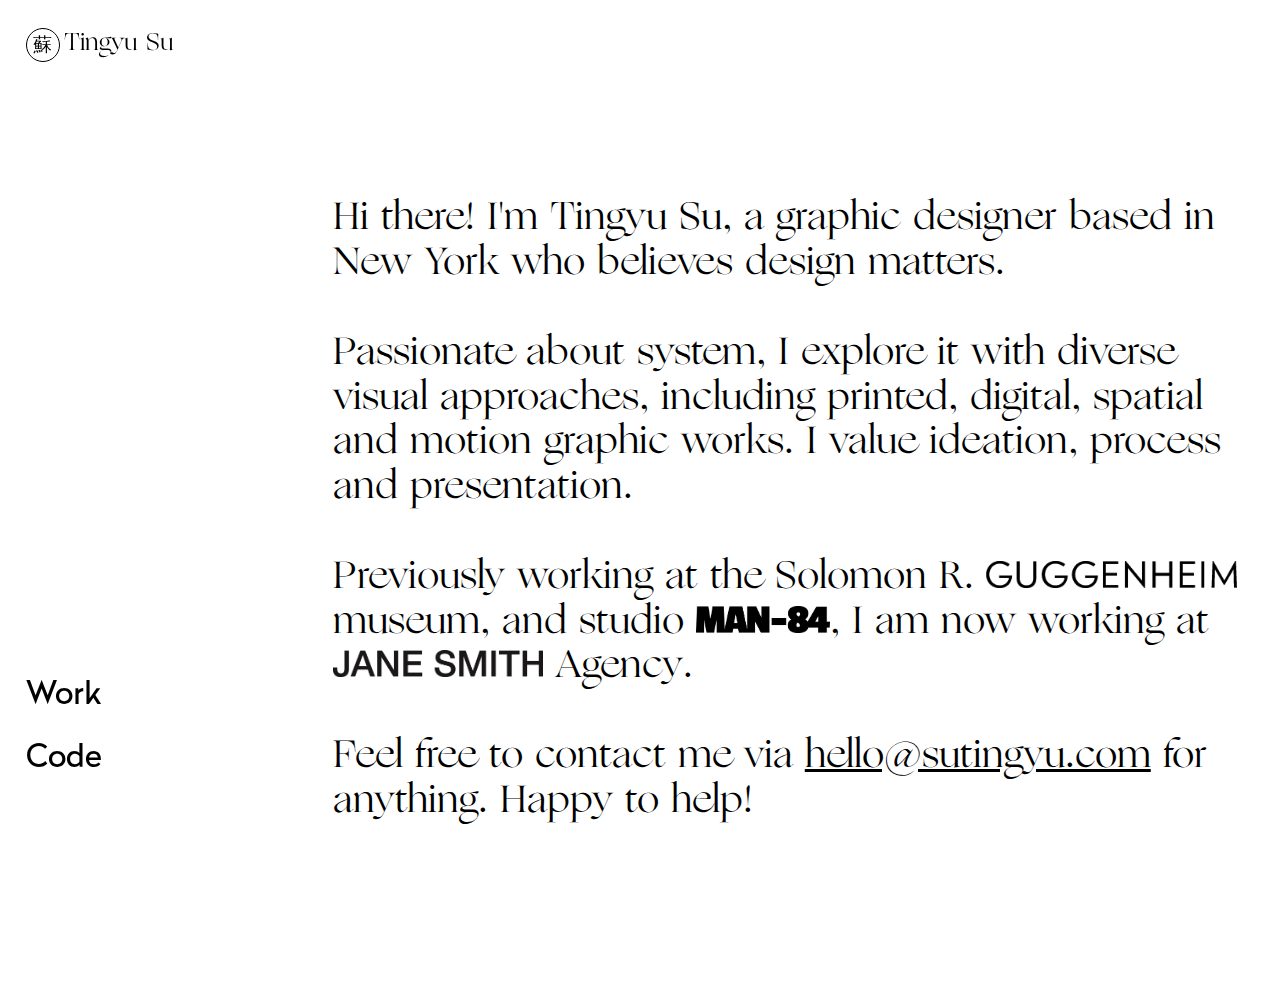
==== index.html @ 7e26d7dc "first commit" ====
<!DOCTYPE html>
<html>
<head>
    <title>Tingyu Su</title>
    <link rel="stylesheet" type="text/css" href="style.css">
    <script src="jquery-3.3.1.js"></script>
    <script src="main.js"></script>
    <meta charset="utf-8">
</head>

<body style="color: black;" id="bbody">
    
    <div class="top">
        <div class="mynamecircle"><div class="mynamezh"> <a href="index.html" style="color: black;text-decoration: none;">蘇</a></div></div>
        <div class="mynameen" href="index.html"><a href="index.html" style="color: black;text-decoration: none;">Tingyu&nbsp;Su</a></div>
        <!-- <a href="index.html" class="menu" id="menuabout" style="text-decoration: underline;" >Info</a> -->
        <a href="work.html" class="menu" id="menufeaturedwork" style="color: black;text-decoration: underline;text-decoration-color: white;">Work</a>
        <a href="code.html" class="menu" id="menuarchive" style="color: black;text-decoration: underline;text-decoration-color: white;">Code</a>
    </div>
    <div>
        <div class="intro1"><br>
        Hi there! I'm Tingyu Su, a graphic designer based in New York who <a id="introinsert">believes design matters.</a>
        <br><br>Passionate about system, I explore it with diverse visual approaches, including printed, digital, spatial and motion graphic works. I value ideation, process and presentation.
        <br><br>Previously working at the Solomon R. <img src="guggenheim.png" id="introguggenheimlogo"> museum, and studio <img src="man84.png" id="introman84logo">, I am now working at <img src="janesmith.jpg" id="introjsalogo"> Agency.
        <br><br>Feel free to contact me via <a href="mailto:hello@sutingyu.com?Subject=Hello" target="_top" style="color:black;">hello@sutingyu.com</a> for anything. Happy to help!
        <br><br><br><br>
  <!--        or find her on <a href="https://www.instagram.com/_art_sutingyu/" style="color:black;">Instagram</a>, <a href="https://www.behance.net/tingyusu1" style="color:black;">Behance</a>, and <a href="https://www.linkedin.com/in/tingyu-su-331a84156/" style="color:black;">LinkedIn</a>. -->

        
        </div>
    </div>

<!--     <div>
        <img src="Icons/iconsinsta.png" class="icons" id="iconsinsta">
        <img src="Icons/iconsbehance.png" class="icons" id="iconsbehance">
        <img src="Icons/iconslinkedin.png" class="icons" id="iconslinkedin">
    </div> -->
    
</body>

</html>
---- style.css ----
@font-face{
    font-family: "Radikal Regular";
    src:url(Radikal.otf);
}

@font-face{
    font-family: "Songti SC";
    src:url(Songti-SC-Regular.ttf);
}
@font-face{
    font-family: "Ogg Roman";
    src:url(Ogg-Roman.otf);
}


/*mobile*/
@media only screen and (max-device-width: 500px) {
    body{
        margin:3vw;

    }

/*    .custom {
        cursor: url(smile.png), auto;
    }*/

    .top{
        position: fixed;
        background-color: white;
        margin: 0;
        margin-top: -4vw;
        padding: 0;
        height: 14vw;
        width:100vw;
        z-index: 10;
    }

    .mynamecircle{
        position: absolute;
        border-radius: 10vw;
        border: 0.3vw solid black;
        width: 5vw;
        height: 5vw;
        margin-top: 5.5vw;
    }

    .mynamezh{
        font-family: "Songti SC", serif;
        src:url(Songti-SC-Regular.ttf);
        font-size: 3.5vw;
        margin-left: 0.75vw;
        margin-top: 0.25vw;
        margin-right: 0;
    }

    .mynameen{
        /*font-family: "Mercury Display", serif;
        src:url(MercuryDisplay-Roman.otf);*/
        font-family: "Ogg Roman", sans-serif;
        src:url(Ogg-Roman.otf);
        font-size: 4vw;
        position: absolute;
        margin-left: 7vw;
        margin-right: 40vw;
        margin-top: 5.2vw;
        /*width: 10vw;*/
    }

    .menu{
        font-family: "Radikal Regular", sans-serif;
        src:url(Radikal.otf);
        position: absolute;
        font-size: 3.5vw;
        margin-left: 0vw;
        margin-right: 3vw;
        text-decoration: underline;
        text-decoration-color: white;
        color:black;
    }

    .intro1{
        /*font-family: "Radikal Regular", sans-serif;
        src:url(Radikal.otf);*/
        font-family: "Ogg Roman", sans-serif;
        src:url(Ogg-Roman.otf);
        position: absolute;
        font-size: 6vw;
        line-height: 7vw;
        width: 95vw;
        margin-top: 15vw;
        color:black;
        margin-bottom: 10vw;
    }

    #introjsalogo{
        height: 4.5vw;
    }

    #introguggenheimlogo{
        height: 4.5vw;
    }

    #introman84logo{
        height: 4.5vw;
    }

/*    #menuabout{
        position: absolute;
        margin-left: 50vw;
        margin-top: 6vw;
    }*/

    #menufeaturedwork{
        position: absolute;
        margin-left: 70vw;
        margin-top: 6.5vw;
    }

    #menuarchive{
        position: absolute;
        margin-left: 84vw;
        margin-top: 6.5vw;
    }

    /*#introcontact{
        margin-top: 20vw;
        color:black;
        text-decoration: underline;
        text-decoration-color: white;
    }

    #introeducation{
        margin-top: 46vw;
    }

    #introexperience{
        margin-left: 0;
        margin-top: 95vw;
    }*/

/*    .icons{
        display: inline;
        margin:0;
        margin-top: 135vw;
        margin-right: 3vw;
        width:10vw;
    }*/

}






/* desktop layout for larger windows*/
@media only screen and (min-device-width: 500px){
    body{
        margin:2vw;
        /*cursor: url("smile.png");*/
        /*cursor: all-scroll;*/
    }

    .top{
        position: fixed;
        background-color: none;
        margin: 0;
        margin-top: -4vw;
        padding: 0;
        height: 8.5vw;
        width:100vw;
        z-index: 10;
    }

    .mynamecircle{
        position: absolute;
        border-radius: 100vw;
        border: 0.15vw solid black;
        width: 2.5vw;
        height: 2.5vw;
        margin-top: 4.2vw;
    }

    .mynamezh{
        font-family: "Songti SC", serif;
        src:url(Songti-SC-Regular.ttf);
        font-size: 1.5vw;
        margin-left: 0.5vw;
        margin-top: 0.2vw;
        margin-right: 0;
    }

    .mynameen{
        font-family: "Ogg Roman", sans-serif;
        src:url(Ogg-Roman.otf);
        font-size: 1.9vw;
        position: absolute;
        margin-left: 3vw;
        margin-right: 55vw;
        margin-top: 4vw;
    }

    .menu{
        font-family: "Radikal Regular", sans-serif;
        src:url(Radikal.otf);
        font-size: 2.5vw;
        margin-left: 0vw;
        margin-right: 3vw;
        position: absolute;
        text-decoration: underline;
        text-decoration-color: white;
        color:black;
    }

    .intro1{
        font-family: "Ogg Roman", sans-serif;
        src:url(Ogg-Roman.otf);
        font-size: 3vw;
        line-height: 3.5vw;
        width: 73vw;
        color:black;
        padding-top: 10vw;
        margin-left: 24vw;
    }

    #introjsalogo{
        height: 2.1vw;
    }

    #introguggenheimlogo{
        height: 2.1vw;
    }

    #introman84logo{
        height: 2.1vw;
    }

/*    #introcontact{
        margin-top: 7vw;
    }

    #introeducation{
        margin-top: 26.5vw;
    }

    #introexperience{
        margin-left: 30vw;
        margin-top: 7vw;
    }*/

/*    #menuabout{
        position: absolute;
        margin-left: 0vw;
        margin-top: 38vw;
    }*/

    #menufeaturedwork{
        position: absolute;
        margin-left: 0vw;
        margin-top: 78vh;
        text-decoration: underline;
        text-decoration-color: white;
    }

    #menuarchive{
        position: absolute;
        margin-left: 0vw;
        margin-top: 85vh;
        text-decoration: underline;
        text-decoration-color: white;
    }

    .icons{
        /*display: inline;*/
        position: absolute;
        width:5vw;
        margin:0;
/*        margin-top: 15vw;*/
        /*margin-right: 2vw;*/
    }

/*    #iconsinsta{
        margin-left: 90vw;
        margin-top: -38vw;
    }

    #iconsbehance{
        margin-left: 90vw;
        margin-top: -33vw;
    }

    #iconslinkedin{
        margin-left: 90vw;
        margin-top: -28vw;
    }*/

}
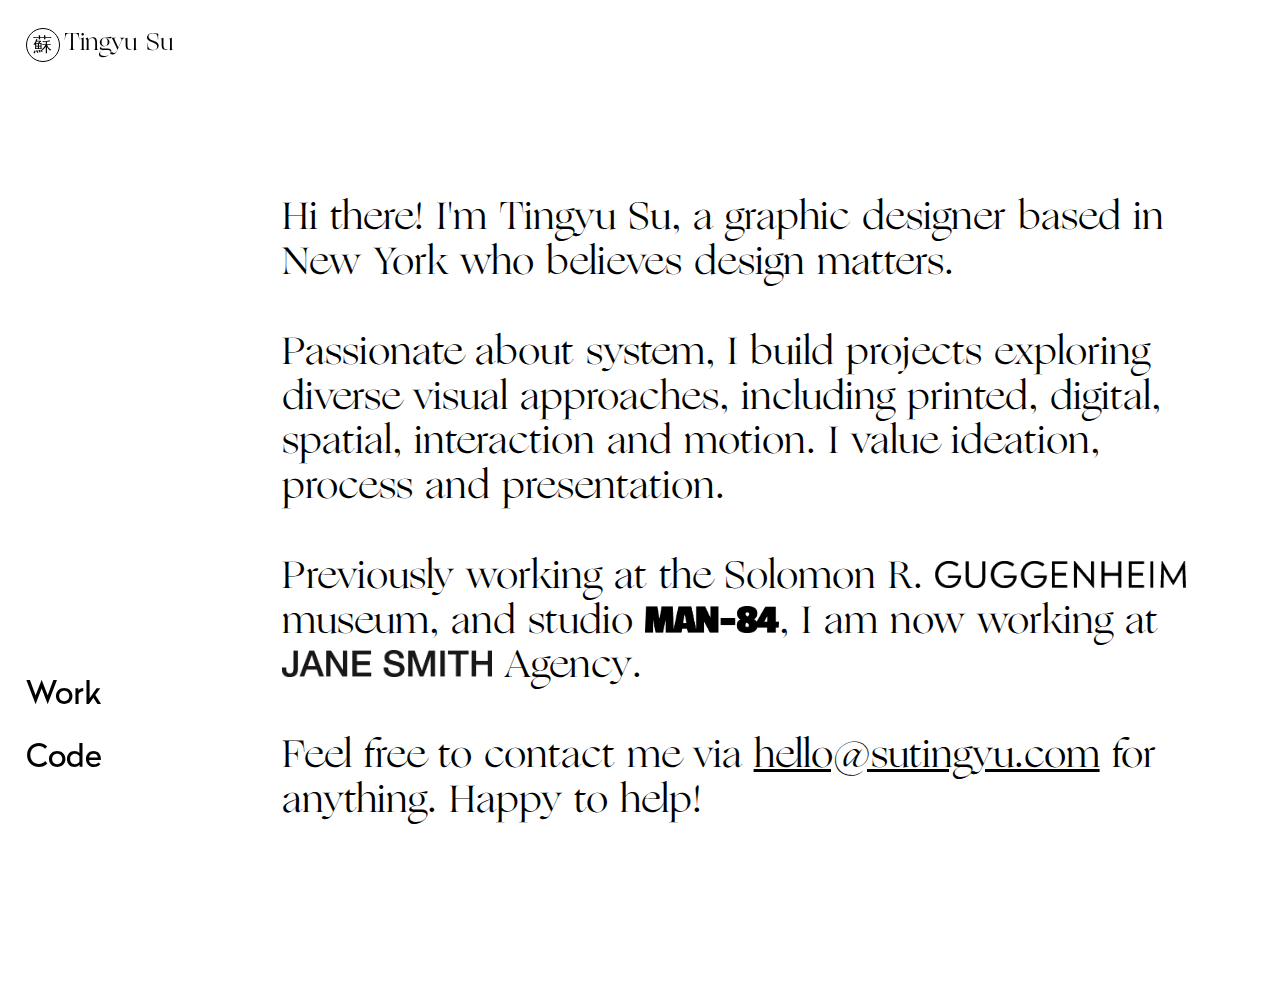
==== commit 4dad74c0: "Dec2" ====
--- a/index.html
+++ b/index.html
@@ -4,7 +4,7 @@
     <title>Tingyu Su</title>
     <link rel="stylesheet" type="text/css" href="style.css">
     <script src="jquery-3.3.1.js"></script>
-    <script src="main.js"></script>
+    <script src="indexmain.js"></script>
     <meta charset="utf-8">
 </head>
 
@@ -17,11 +17,12 @@
         <a href="work.html" class="menu" id="menufeaturedwork" style="color: black;text-decoration: underline;text-decoration-color: white;">Work</a>
         <a href="code.html" class="menu" id="menuarchive" style="color: black;text-decoration: underline;text-decoration-color: white;">Code</a>
     </div>
+
     <div>
         <div class="intro1"><br>
         Hi there! I'm Tingyu Su, a graphic designer based in New York who <a id="introinsert">believes design matters.</a>
-        <br><br>Passionate about system, I explore it with diverse visual approaches, including printed, digital, spatial and motion graphic works. I value ideation, process and presentation.
-        <br><br>Previously working at the Solomon R. <img src="guggenheim.png" id="introguggenheimlogo"> museum, and studio <img src="man84.png" id="introman84logo">, I am now working at <img src="janesmith.jpg" id="introjsalogo"> Agency.
+        <br><br>Passionate about system, I build projects exploring diverse visual approaches, including printed, digital, spatial, interaction and motion. I value ideation, process and presentation.
+        <br><br>Previously working at the Solomon R. <a href="https://www.guggenheim.org/"><img src="guggenheim.png" id="introguggenheimlogo"></a> museum, and studio <a href="https://man-84.com/"><img src="man84.png" id="introman84logo"></a>, I am now working at <a href="https://janesmithagency.com/"><img src="janesmith.jpg" id="introjsalogo"></a> Agency.
         <br><br>Feel free to contact me via <a href="mailto:hello@sutingyu.com?Subject=Hello" target="_top" style="color:black;">hello@sutingyu.com</a> for anything. Happy to help!
         <br><br><br><br>
   <!--        or find her on <a href="https://www.instagram.com/_art_sutingyu/" style="color:black;">Instagram</a>, <a href="https://www.behance.net/tingyusu1" style="color:black;">Behance</a>, and <a href="https://www.linkedin.com/in/tingyu-su-331a84156/" style="color:black;">LinkedIn</a>. -->
--- a/style.css
+++ b/style.css
@@ -104,12 +104,6 @@
         height: 4.5vw;
     }
 
-/*    #menuabout{
-        position: absolute;
-        margin-left: 50vw;
-        margin-top: 6vw;
-    }*/
-
     #menufeaturedwork{
         position: absolute;
         margin-left: 70vw;
@@ -157,8 +151,15 @@
 @media only screen and (min-device-width: 500px){
     body{
         margin:2vw;
-        /*cursor: url("smile.png");*/
-        /*cursor: all-scroll;*/
+        /*cursor: url(myBall.cur),auto;*/
+    }
+
+    .cursor{
+        width: 3vw;
+        height: 3vw;
+        border-radius: 100vw;
+        color:blue;
+        /*border: 0.15vw solid black;*/
     }
 
     .top{
@@ -220,7 +221,7 @@
         width: 73vw;
         color:black;
         padding-top: 10vw;
-        margin-left: 24vw;
+        margin-left: 20vw;
     }
 
     #introjsalogo{
